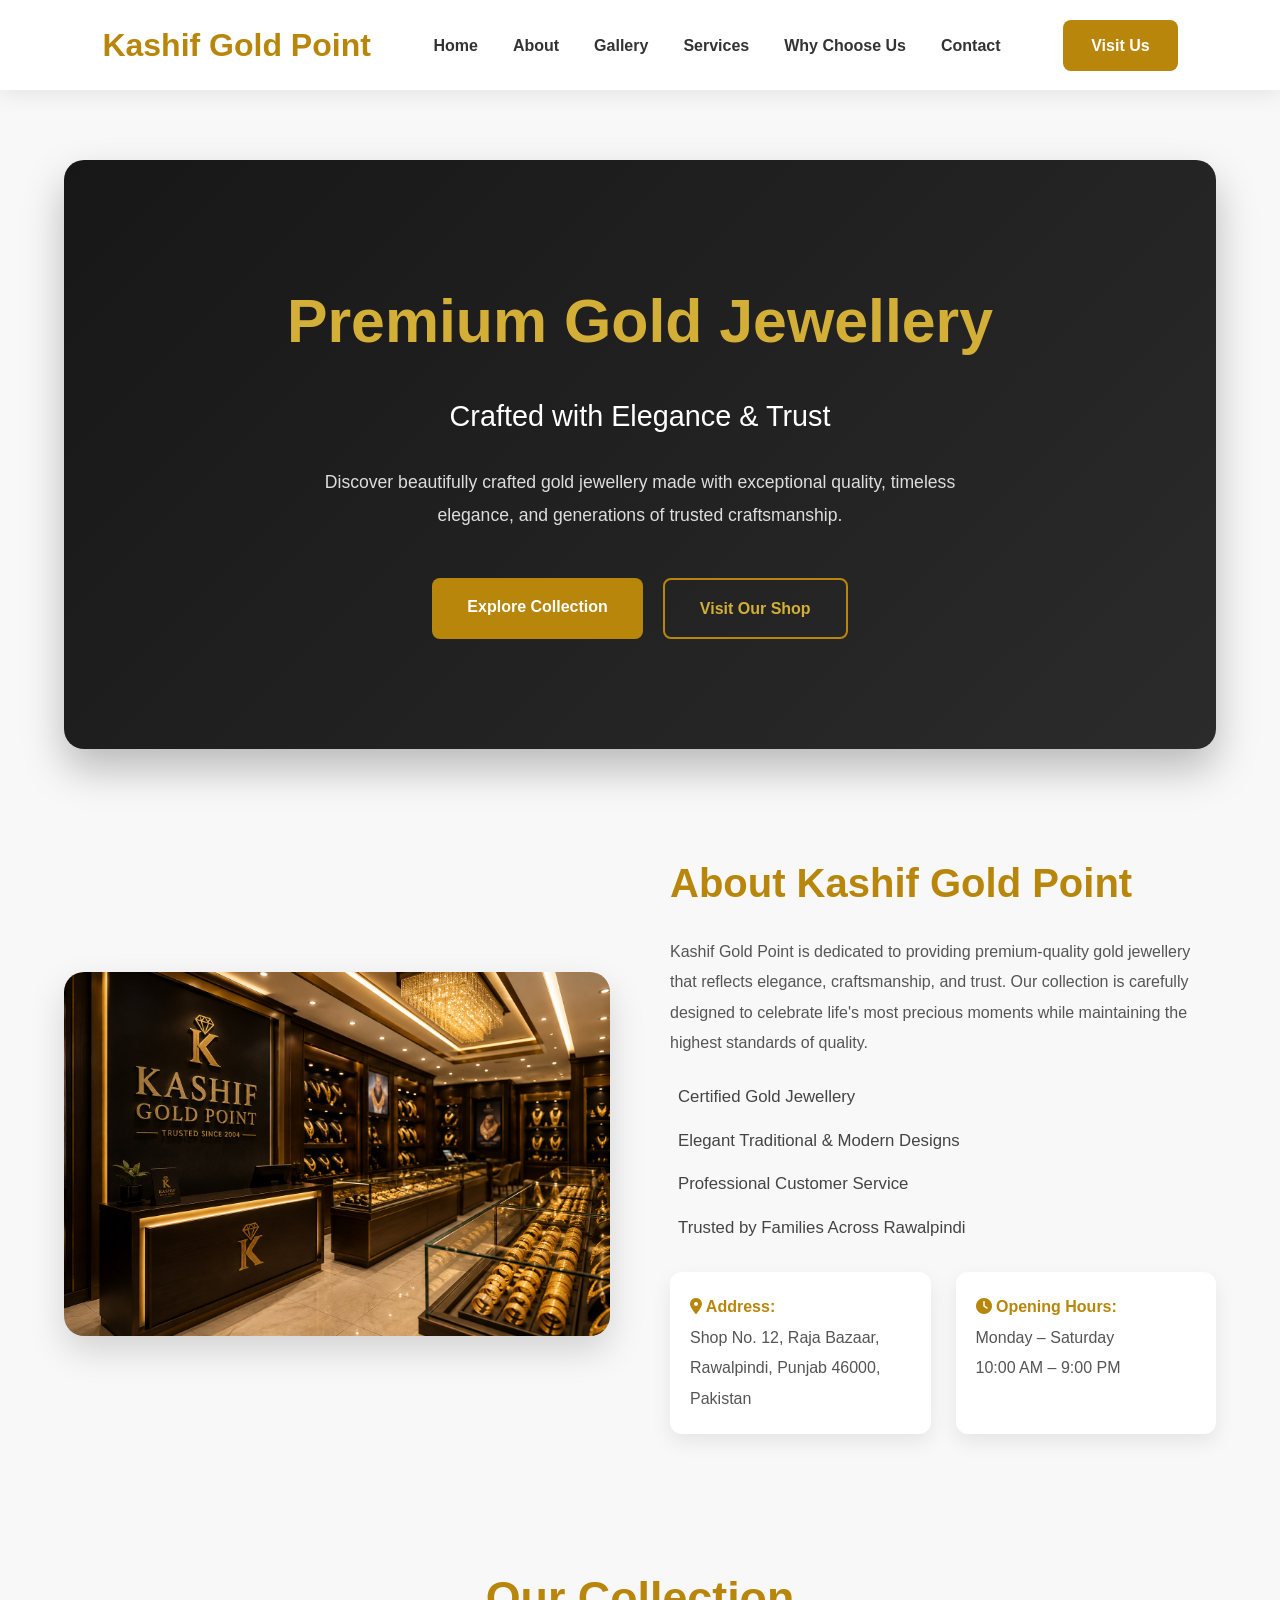
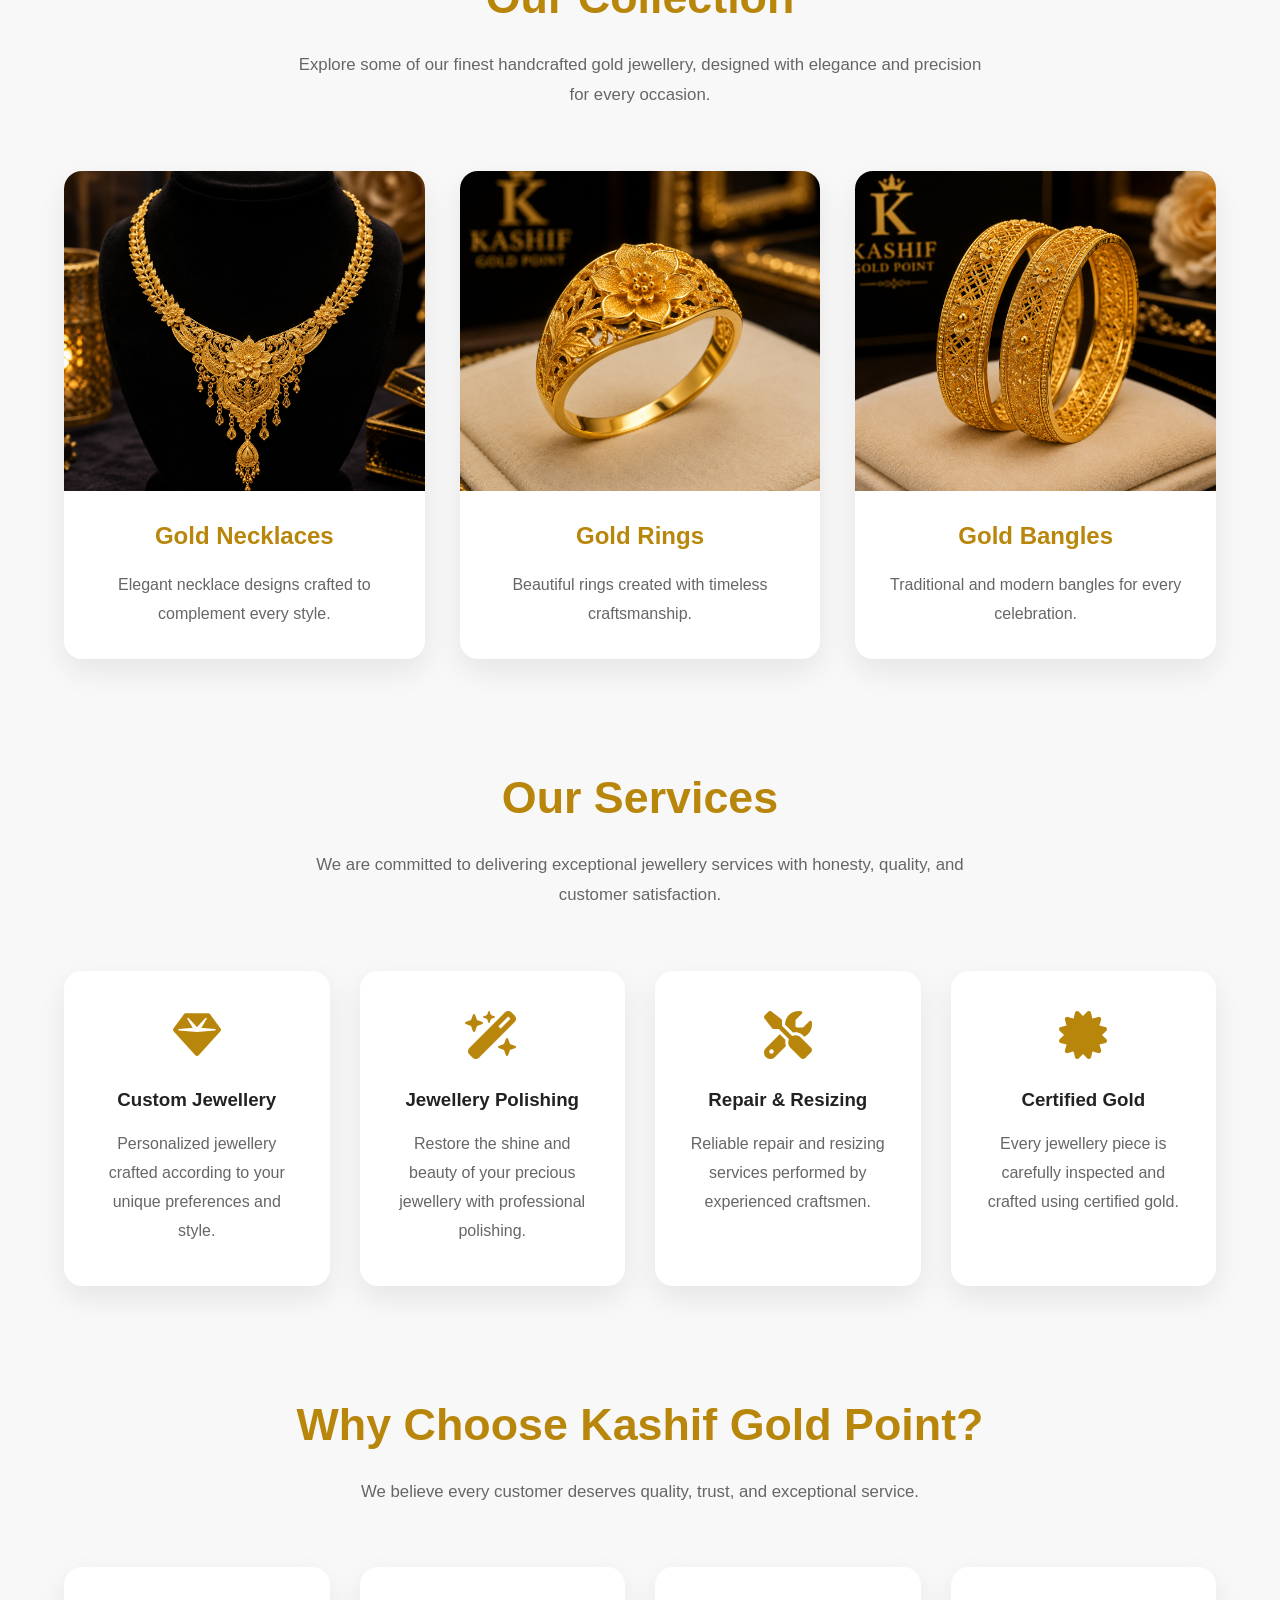
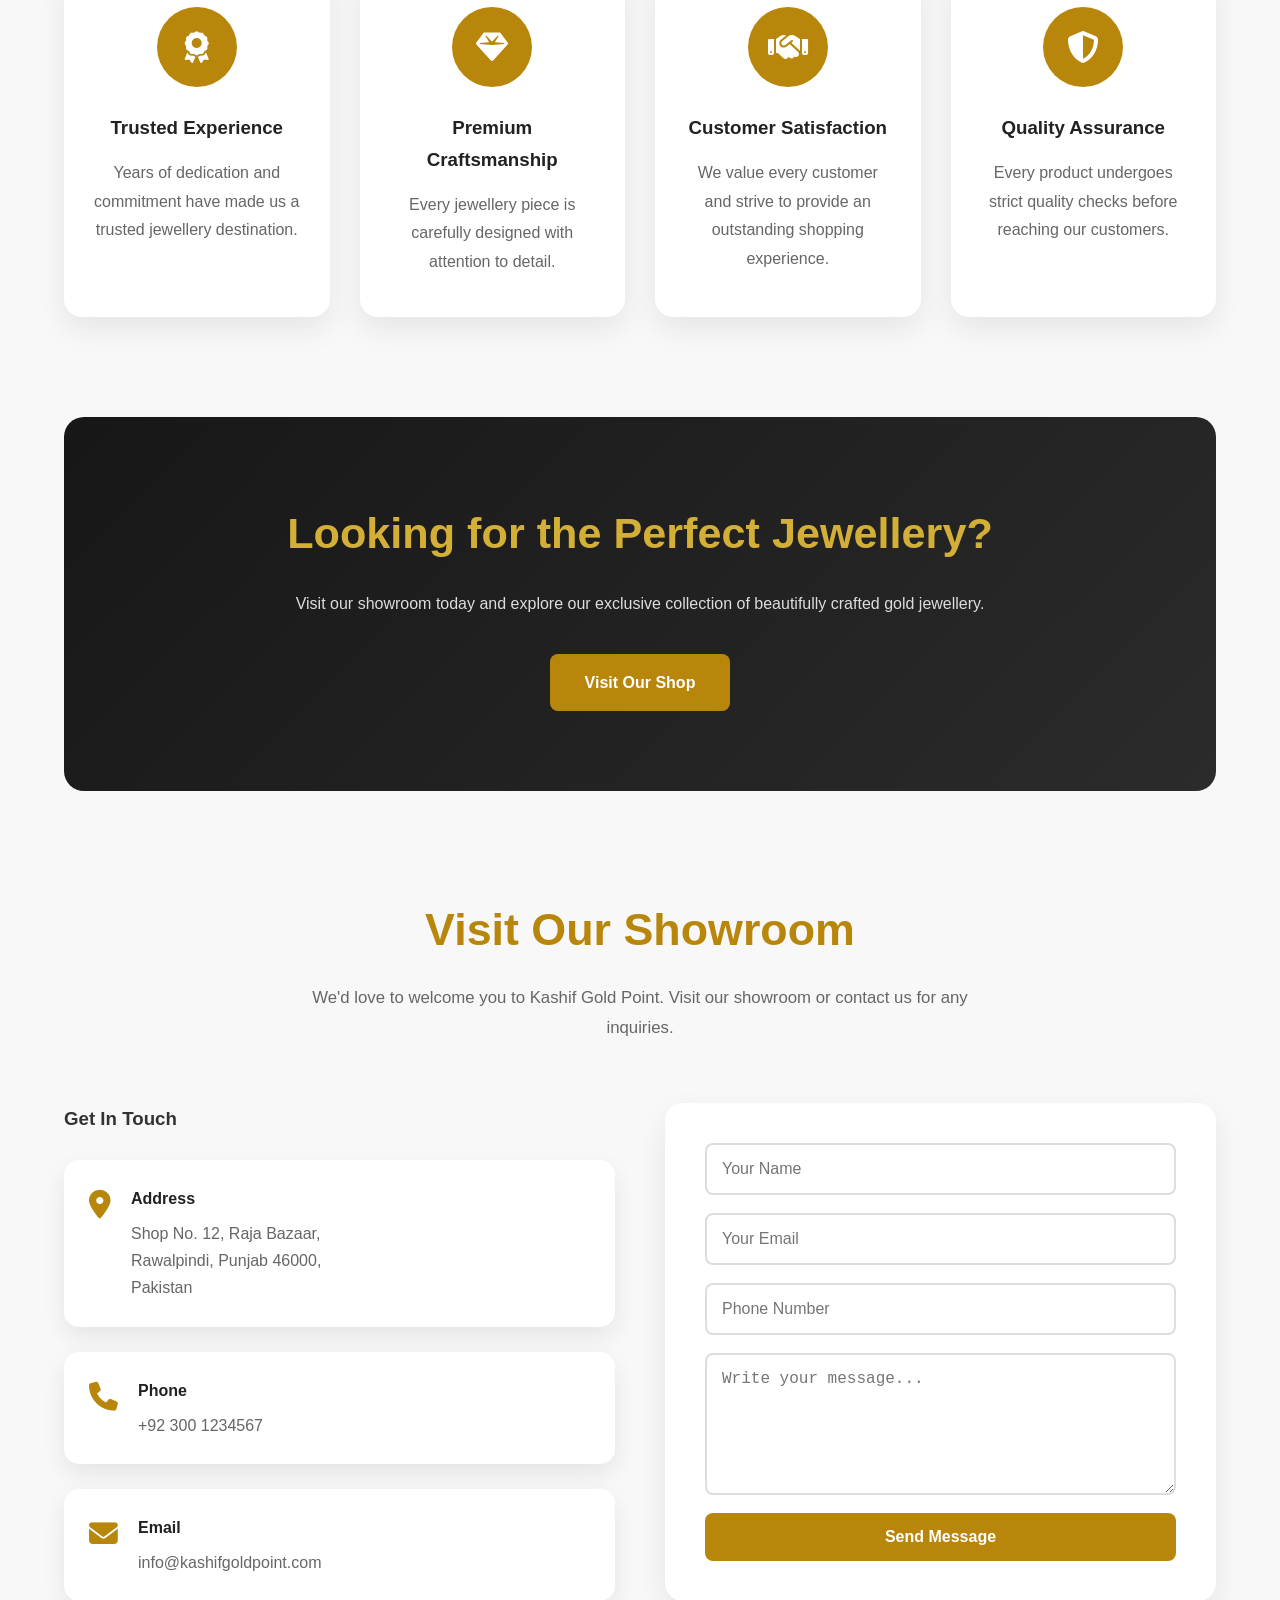
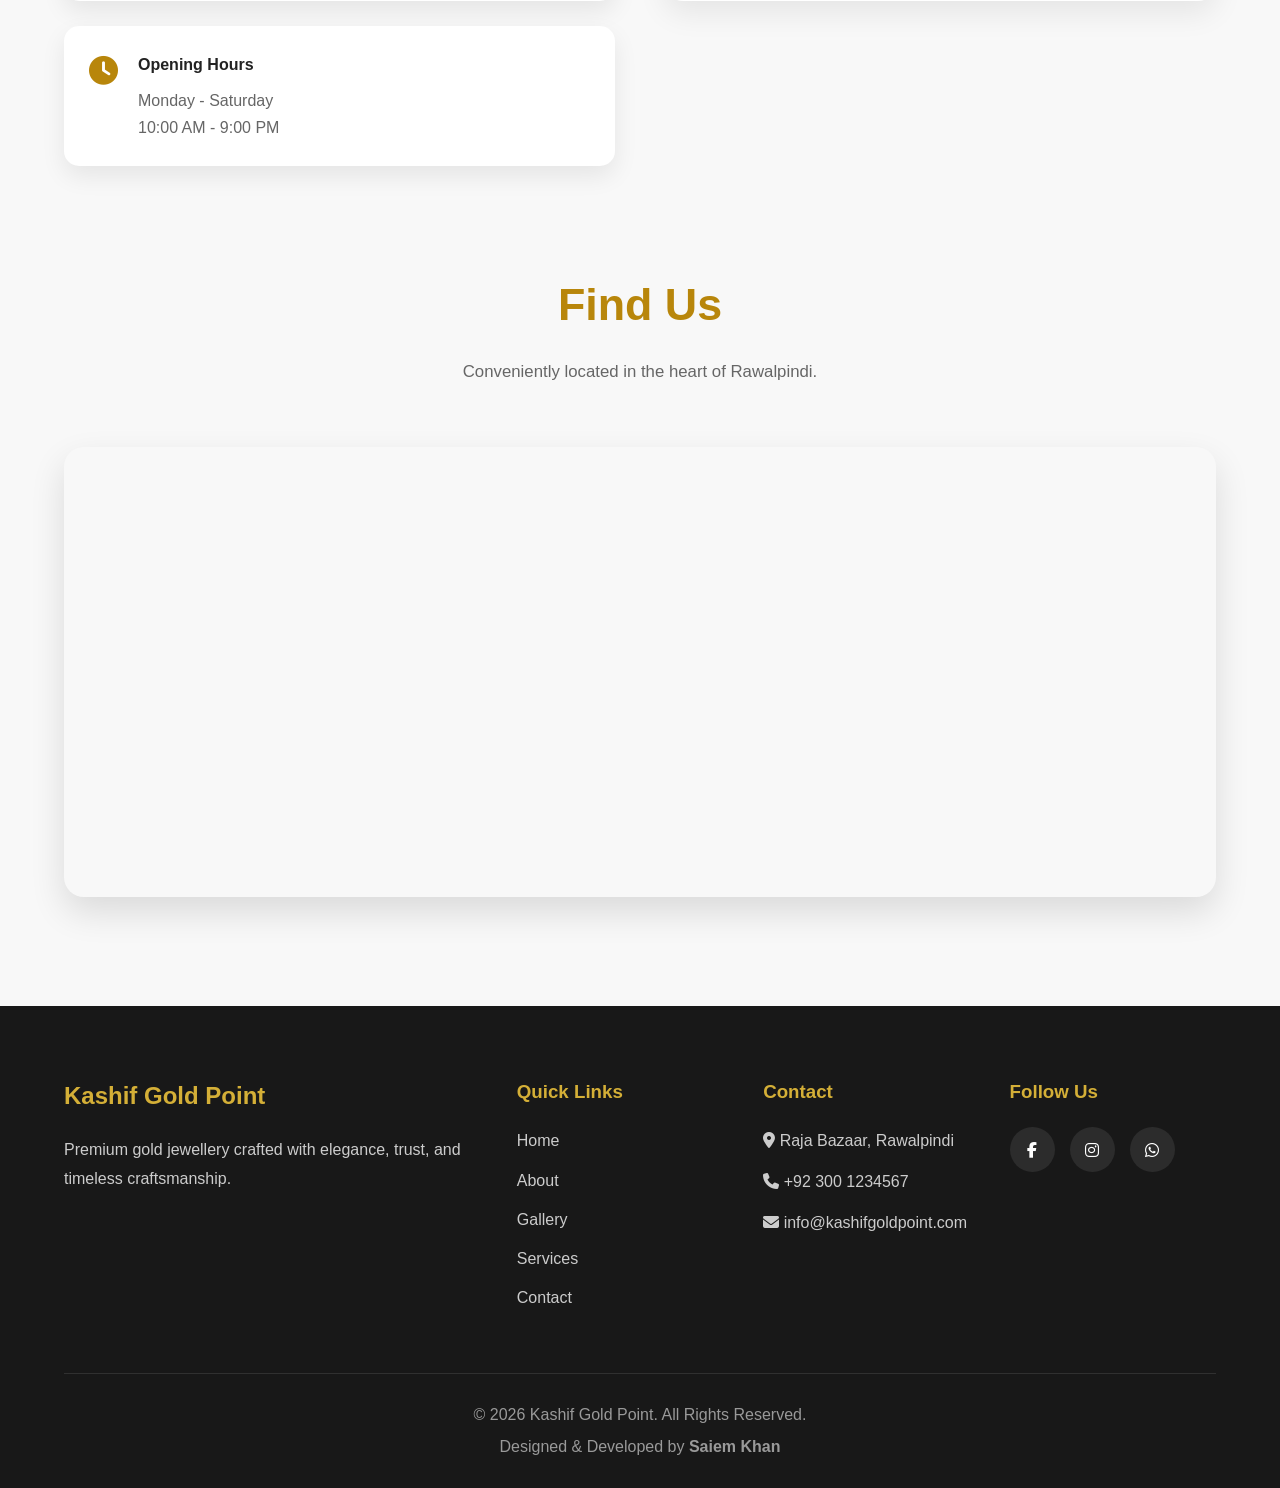
==== Kashif Gold Point/index.html @ cf014573 "Added Project 4" ====
<!DOCTYPE html>
<html lang="en">

<head>
    <meta charset="UTF-8">
    <meta name="viewport" content="width=device-width, initial-scale=1.0">

    <title>Kashif Gold Point | Premium Gold Jewellery</title>

    <meta name="description"
        content="Kashif Gold Point offers premium gold jewellery, elegant craftsmanship, and trusted services in Rawalpindi.">

    <link rel="stylesheet" href="./CSS/style.css">

    <!-- Font Awesome -->
    <link rel="stylesheet"
        href="https://cdnjs.cloudflare.com/ajax/libs/font-awesome/6.7.2/css/all.min.css">
</head>

<body>

    <!-- ================= HEADER ================= -->

    <header>

        <div class="logo">
            <h1>Kashif Gold Point</h1>
        </div>

        <nav>
            <ul class="nav-links">
                <li><a href="#home">Home</a></li>
                <li><a href="#about">About</a></li>
                <li><a href="#gallery">Gallery</a></li>
                <li><a href="#services">Services</a></li>
                <li><a href="#why-us">Why Choose Us</a></li>
                <li><a href="#contact">Contact</a></li>
            </ul>
        </nav>

        <div class="contact-btn">
            <a href="#contact">Visit Us</a>
        </div>

    </header>

    <!-- ================= HERO ================= -->

    <section class="hero" id="home">

        <div class="hero-content">

            <h1>Premium Gold Jewellery</h1>

            <h3>Crafted with Elegance & Trust</h3>

            <p>
                Discover beautifully crafted gold jewellery made with
                exceptional quality, timeless elegance, and generations
                of trusted craftsmanship.
            </p>

            <div class="hero-btn">
                <a href="#gallery">Explore Collection</a>
                <a href="#contact">Visit Our Shop</a>
            </div>

        </div>

    </section>

    <!-- ================= ABOUT ================= -->

    <section class="abt-us" id="about">

        <div class="about-img">
            <img src="./Images/shop-img.png" alt="Kashif Gold Point Showroom">
        </div>

        <div class="about-content">

            <h2>About Kashif Gold Point</h2>

            <p>
                Kashif Gold Point is dedicated to providing premium-quality
                gold jewellery that reflects elegance, craftsmanship, and
                trust. Our collection is carefully designed to celebrate
                life's most precious moments while maintaining the highest
                standards of quality.
            </p>

            <ul>
                <li>Certified Gold Jewellery</li>
                <li>Elegant Traditional & Modern Designs</li>
                <li>Professional Customer Service</li>
                <li>Trusted by Families Across Rawalpindi</li>
            </ul>

            <div class="shop-info">

                <p>
                    <strong><i class="fa-solid fa-location-dot"></i> Address:</strong><br>
                    Shop No. 12, Raja Bazaar,
                    Rawalpindi, Punjab 46000,
                    Pakistan
                </p>

                <p>
                    <strong><i class="fa-solid fa-clock"></i> Opening Hours:</strong><br>
                    Monday – Saturday<br>
                    10:00 AM – 9:00 PM
                </p>

            </div>

        </div>

    </section>

        <!-- ================= GALLERY ================= -->

    <section class="gallery" id="gallery">

        <div class="section-title">
            <h2>Our Collection</h2>

            <p>
                Explore some of our finest handcrafted gold jewellery,
                designed with elegance and precision for every occasion.
            </p>
        </div>

        <div class="gallery-grid">

            <div class="gallery-card">
                <img src="./Images/necklace.png" alt="Gold Necklace">
                <h3>Gold Necklaces</h3>
                <p>
                    Elegant necklace designs crafted to complement every style.
                </p>
            </div>

            <div class="gallery-card">
                <img src="./Images/goldring.png" alt="Gold Ring">
                <h3>Gold Rings</h3>
                <p>
                    Beautiful rings created with timeless craftsmanship.
                </p>
            </div>

            <div class="gallery-card">
                <img src="./Images/bangles.png" alt="Gold Bangles">
                <h3>Gold Bangles</h3>
                <p>
                    Traditional and modern bangles for every celebration.
                </p>
            </div>

        </div>

    </section>

    <!-- ================= SERVICES ================= -->

    <section class="services" id="services">

        <div class="section-title">

            <h2>Our Services</h2>

            <p>
                We are committed to delivering exceptional jewellery services
                with honesty, quality, and customer satisfaction.
            </p>

        </div>

        <div class="services-grid">

            <div class="service-card">
                <i class="fa-solid fa-gem"></i>

                <h3>Custom Jewellery</h3>

                <p>
                    Personalized jewellery crafted according to your
                    unique preferences and style.
                </p>

            </div>

            <div class="service-card">
                <i class="fa-solid fa-wand-magic-sparkles"></i>

                <h3>Jewellery Polishing</h3>

                <p>
                    Restore the shine and beauty of your precious jewellery
                    with professional polishing.
                </p>

            </div>

            <div class="service-card">
                <i class="fa-solid fa-screwdriver-wrench"></i>

                <h3>Repair & Resizing</h3>

                <p>
                    Reliable repair and resizing services performed by
                    experienced craftsmen.
                </p>

            </div>

            <div class="service-card">
                <i class="fa-solid fa-certificate"></i>

                <h3>Certified Gold</h3>

                <p>
                    Every jewellery piece is carefully inspected and
                    crafted using certified gold.
                </p>

            </div>

        </div>

    </section>

    <!-- ================= WHY CHOOSE US ================= -->

    <section class="why-us" id="why-us">

        <div class="section-title">

            <h2>Why Choose Kashif Gold Point?</h2>

            <p>
                We believe every customer deserves quality, trust,
                and exceptional service.
            </p>

        </div>

        <div class="why-grid">

            <div class="why-card">

                <div class="why-icon">
                    <i class="fa-solid fa-award"></i>
                </div>

                <h3>Trusted Experience</h3>

                <p>
                    Years of dedication and commitment have made us
                    a trusted jewellery destination.
                </p>

            </div>

            <div class="why-card">

                <div class="why-icon">
                    <i class="fa-solid fa-gem"></i>
                </div>

                <h3>Premium Craftsmanship</h3>

                <p>
                    Every jewellery piece is carefully designed
                    with attention to detail.
                </p>

            </div>

            <div class="why-card">

                <div class="why-icon">
                    <i class="fa-solid fa-handshake"></i>
                </div>

                <h3>Customer Satisfaction</h3>

                <p>
                    We value every customer and strive to provide
                    an outstanding shopping experience.
                </p>

            </div>

            <div class="why-card">

                <div class="why-icon">
                    <i class="fa-solid fa-shield-halved"></i>
                </div>

                <h3>Quality Assurance</h3>

                <p>
                    Every product undergoes strict quality checks
                    before reaching our customers.
                </p>

            </div>

        </div>

    </section>

    <!-- ================= CALL TO ACTION ================= -->

    <section class="cta">

        <h2>Looking for the Perfect Jewellery?</h2>

        <p>
            Visit our showroom today and explore our exclusive
            collection of beautifully crafted gold jewellery.
        </p>

        <a href="#contact">Visit Our Shop</a>

    </section>

        <!-- ================= CONTACT ================= -->

    <section class="contact" id="contact">

        <div class="section-title">

            <h2>Visit Our Showroom</h2>

            <p>
                We'd love to welcome you to Kashif Gold Point.
                Visit our showroom or contact us for any inquiries.
            </p>

        </div>

        <div class="contact-container">

            <!-- Contact Information -->

            <div class="contact-info">

                <h3>Get In Touch</h3>

                <div class="info-box">
                    <i class="fa-solid fa-location-dot"></i>

                    <div>
                        <h4>Address</h4>
                        <p>
                            Shop No. 12, Raja Bazaar,<br>
                            Rawalpindi, Punjab 46000,<br>
                            Pakistan
                        </p>
                    </div>
                </div>

                <div class="info-box">
                    <i class="fa-solid fa-phone"></i>

                    <div>
                        <h4>Phone</h4>
                        <p>+92 300 1234567</p>
                    </div>
                </div>

                <div class="info-box">
                    <i class="fa-solid fa-envelope"></i>

                    <div>
                        <h4>Email</h4>
                        <p>info@kashifgoldpoint.com</p>
                    </div>
                </div>

                <div class="info-box">
                    <i class="fa-solid fa-clock"></i>

                    <div>
                        <h4>Opening Hours</h4>
                        <p>
                            Monday - Saturday<br>
                            10:00 AM - 9:00 PM
                        </p>
                    </div>
                </div>

            </div>

            <!-- Contact Form -->

            <div class="contact-form">

                <form>

                    <input
                        type="text"
                        placeholder="Your Name"
                        required>

                    <input
                        type="email"
                        placeholder="Your Email"
                        required>

                    <input
                        type="tel"
                        placeholder="Phone Number"
                        required>

                    <textarea
                        rows="6"
                        placeholder="Write your message..."
                        required></textarea>

                    <button type="submit">
                        Send Message
                    </button>

                </form>

            </div>

        </div>

    </section>

    <!-- ================= MAP ================= -->

    <section class="map-section">

        <div class="section-title">

            <h2>Find Us</h2>

            <p>
                Conveniently located in the heart of Rawalpindi.
            </p>

        </div>

        <div class="map">

            <!-- Replace with your own Google Maps embed -->

            <iframe
                src="https://www.google.com/maps?q=Raja+Bazaar+Rawalpindi&output=embed"
                loading="lazy"
                allowfullscreen>
            </iframe>

        </div>

    </section>

    <!-- ================= FOOTER ================= -->

    <footer>

        <div class="footer-container">

            <!-- Company -->

            <div class="footer-column">

                <h2>Kashif Gold Point</h2>

                <p>
                    Premium gold jewellery crafted with elegance,
                    trust, and timeless craftsmanship.
                </p>

            </div>

            <!-- Links -->

            <div class="footer-column">

                <h3>Quick Links</h3>

                <ul>

                    <li><a href="#home">Home</a></li>

                    <li><a href="#about">About</a></li>

                    <li><a href="#gallery">Gallery</a></li>

                    <li><a href="#services">Services</a></li>

                    <li><a href="#contact">Contact</a></li>

                </ul>

            </div>

            <!-- Contact -->

            <div class="footer-column">

                <h3>Contact</h3>

                <p>
                    <i class="fa-solid fa-location-dot"></i>
                    Raja Bazaar, Rawalpindi
                </p>

                <p>
                    <i class="fa-solid fa-phone"></i>
                    +92 300 1234567
                </p>

                <p>
                    <i class="fa-solid fa-envelope"></i>
                    info@kashifgoldpoint.com
                </p>

            </div>

            <!-- Social -->

            <div class="footer-column">

                <h3>Follow Us</h3>

                <div class="social-links">

                    <a href="#">
                        <i class="fa-brands fa-facebook-f"></i>
                    </a>

                    <a href="#">
                        <i class="fa-brands fa-instagram"></i>
                    </a>

                    <a href="#">
                        <i class="fa-brands fa-whatsapp"></i>
                    </a>

                </div>

            </div>

        </div>

        <hr>

        <div class="footer-bottom">

            <p>
                © 2026 Kashif Gold Point. All Rights Reserved.
            </p>

            <p>
                Designed & Developed by <strong>Saiem Khan</strong>
            </p>

        </div>

    </footer>

</body>

</html>
---- Kashif Gold Point/CSS/style.css ----
/* ==========================================
            RESET
========================================== */

*{
    margin:0;
    padding:0;
    box-sizing:border-box;
}

html{
    scroll-behavior:smooth;
}

body{
    font-family:'Segoe UI', Tahoma, Geneva, Verdana, sans-serif;
    background:#f8f8f8;
    color:#333;
    line-height:1.7;
}

img{
    width:100%;
    display:block;
}

a{
    text-decoration:none;
}

ul{
    list-style:none;
}


/* ==========================================
            HEADER
========================================== */

header{

    width:100%;

    position:sticky;
    top:0;
    z-index:1000;

    background:#ffffff;

    display:flex;
    justify-content:space-between;
    align-items:center;

    padding:18px 8%;

    box-shadow:0 5px 20px rgba(0,0,0,.08);
}

.logo h1{

    color:#B8860B;

    font-size:2rem;

    cursor:pointer;
}


/* ==========================================
            NAVIGATION
========================================== */

.nav-links{

    display:flex;

    gap:35px;
}

.nav-links a{

    color:#333;

    font-size:1rem;

    font-weight:600;

    transition:.3s;
}

.nav-links a:hover{

    color:#B8860B;
}

.contact-btn a{

    display:inline-block;

    padding:12px 28px;

    background:#B8860B;

    color:white;

    border-radius:8px;

    font-weight:600;

    transition:.3s;
}

.contact-btn a:hover{

    background:#9c7108;

    transform:translateY(-3px);
}


/* ==========================================
            HERO
========================================== */

.hero{

    width:90%;
    max-width:1300px;

    margin:70px auto;

    background:linear-gradient(135deg,#171717,#2b2b2b);

    border-radius:20px;

    padding:110px 80px;

    text-align:center;

    color:white;

    box-shadow:0 20px 40px rgba(0,0,0,.25);
}

.hero-content h1{

    font-size:3.8rem;

    color:#D4AF37;

    margin-bottom:18px;
}

.hero-content h3{

    font-size:1.8rem;

    font-weight:500;

    margin-bottom:25px;
}

.hero-content p{

    max-width:700px;

    margin:0 auto 45px;

    color:#dddddd;

    font-size:1.1rem;

    line-height:1.9;
}


/* ==========================================
            HERO BUTTONS
========================================== */

.hero-btn{

    display:flex;

    justify-content:center;

    gap:20px;

    flex-wrap:wrap;
}

.hero-btn a{

    padding:15px 35px;

    border-radius:8px;

    font-weight:600;

    transition:.3s;
}

/* Primary Button */

.hero-btn a:first-child{

    background:#B8860B;

    color:white;
}

.hero-btn a:first-child:hover{

    background:#9c7108;

    transform:translateY(-4px);
}

/* Secondary Button */

.hero-btn a:last-child{

    border:2px solid #B8860B;

    color:#D4AF37;
}

.hero-btn a:last-child:hover{

    background:#B8860B;

    color:white;

    transform:translateY(-4px);
}

/* ==========================================
            SECTION TITLE
========================================== */

.section-title{

    text-align:center;

    margin-bottom:60px;
}

.section-title h2{

    font-size:2.8rem;

    color:#B8860B;

    margin-bottom:15px;
}

.section-title p{

    max-width:700px;

    margin:auto;

    color:#666;

    font-size:1.05rem;

    line-height:1.8;
}


/* ==========================================
            ABOUT SECTION
========================================== */

.abt-us{

    width:90%;
    max-width:1300px;

    margin:100px auto;

    display:grid;

    grid-template-columns:repeat(2,1fr);

    gap:60px;

    align-items:center;
}

.about-img img{

    border-radius:20px;

    box-shadow:0 15px 35px rgba(0,0,0,.15);
}

.about-content h2{

    font-size:2.5rem;

    color:#B8860B;

    margin-bottom:20px;
}

.about-content p{

    color:#555;

    margin-bottom:25px;

    line-height:1.9;
}

.about-content ul{

    margin-bottom:30px;
}

.about-content ul li{

    margin-bottom:15px;

    font-size:1.05rem;

    color:#444;

    padding-left:8px;
}

.shop-info{

    display:grid;

    grid-template-columns:repeat(2,1fr);

    gap:25px;

    margin-top:30px;
}

.shop-info p{

    background:#ffffff;

    padding:20px;

    border-radius:12px;

    box-shadow:0 8px 20px rgba(0,0,0,.08);

    color:#555;
}

.shop-info strong{

    color:#B8860B;
}


/* ==========================================
            GALLERY
========================================== */

.gallery{

    width:90%;
    max-width:1300px;

    margin:100px auto;
}

.gallery-grid{

    display:grid;

    grid-template-columns:repeat(3,1fr);

    gap:35px;
}

.gallery-card{

    background:white;

    border-radius:18px;

    overflow:hidden;

    text-align:center;

    box-shadow:0 12px 30px rgba(0,0,0,.08);

    transition:.35s;
}

.gallery-card:hover{

    transform:translateY(-10px);

    box-shadow:0 18px 40px rgba(0,0,0,.15);
}

.gallery-card img{

    width:100%;

    height:320px;

    object-fit:cover;
}

.gallery-card h3{

    color:#B8860B;

    font-size:1.5rem;

    margin:25px 0 15px;
}

.gallery-card p{

    color:#666;

    padding:0 25px 30px;

    line-height:1.8;
}

/* ==========================================
            SERVICES
========================================== */

.services{

    width:90%;
    max-width:1300px;

    margin:100px auto;
}

.services-grid{

    display:grid;

    grid-template-columns:repeat(4,1fr);

    gap:30px;
}

.service-card{

    background:#fff;

    padding:40px 30px;

    text-align:center;

    border-radius:18px;

    box-shadow:0 12px 30px rgba(0,0,0,.08);

    transition:.35s;
}

.service-card:hover{

    transform:translateY(-10px);

    box-shadow:0 20px 40px rgba(0,0,0,.15);
}

.service-card i{

    font-size:3rem;

    color:#B8860B;

    margin-bottom:25px;
}

.service-card h3{

    margin-bottom:15px;

    color:#222;
}

.service-card p{

    color:#666;

    line-height:1.8;
}


/* ==========================================
            WHY CHOOSE US
========================================== */

.why-us{

    width:90%;
    max-width:1300px;

    margin:100px auto;
}

.why-grid{

    display:grid;

    grid-template-columns:repeat(4,1fr);

    gap:30px;
}

.why-card{

    background:#fff;

    padding:40px 30px;

    border-radius:18px;

    text-align:center;

    box-shadow:0 12px 30px rgba(0,0,0,.08);

    transition:.35s;
}

.why-card:hover{

    transform:translateY(-10px);

    box-shadow:0 20px 40px rgba(0,0,0,.15);
}

.why-icon{

    width:80px;
    height:80px;

    margin:0 auto 25px;

    border-radius:50%;

    background:#B8860B;

    display:flex;

    justify-content:center;

    align-items:center;
}

.why-icon i{

    color:white;

    font-size:2rem;
}

.why-card h3{

    margin-bottom:15px;

    color:#222;
}

.why-card p{

    color:#666;

    line-height:1.8;
}


/* ==========================================
            CTA
========================================== */

.cta{

    width:90%;
    max-width:1300px;

    margin:100px auto;

    padding:80px;

    border-radius:20px;

    text-align:center;

    background:linear-gradient(135deg,#171717,#2b2b2b);

    color:white;
}

.cta h2{

    font-size:2.7rem;

    color:#D4AF37;

    margin-bottom:20px;
}

.cta p{

    max-width:700px;

    margin:0 auto 35px;

    color:#ddd;

    line-height:1.8;
}

.cta a{

    display:inline-block;

    background:#B8860B;

    color:white;

    padding:15px 35px;

    border-radius:8px;

    font-weight:600;

    transition:.3s;
}

.cta a:hover{

    background:#9c7108;

    transform:translateY(-4px);
}


/* ==========================================
            CONTACT
========================================== */

.contact{

    width:90%;
    max-width:1300px;

    margin:100px auto;
}

.contact-container{

    display:grid;

    grid-template-columns:1fr 1fr;

    gap:50px;
}

.contact-info{

    display:flex;

    flex-direction:column;

    gap:25px;
}

.info-box{

    display:flex;

    gap:20px;

    background:#fff;

    padding:25px;

    border-radius:15px;

    box-shadow:0 10px 25px rgba(0,0,0,.08);
}

.info-box i{

    color:#B8860B;

    font-size:1.8rem;

    margin-top:5px;
}

.info-box h4{

    margin-bottom:8px;

    color:#222;
}

.info-box p{

    color:#666;

    line-height:1.7;
}


/* FORM */

.contact-form form{

    background:#fff;

    padding:40px;

    border-radius:18px;

    box-shadow:0 12px 30px rgba(0,0,0,.08);

    display:flex;

    flex-direction:column;

    gap:18px;
}

.contact-form input,
.contact-form textarea{

    width:100%;

    padding:15px;

    border:2px solid #ddd;

    border-radius:8px;

    font-size:1rem;

    outline:none;

    transition:.3s;
}

.contact-form input:focus,
.contact-form textarea:focus{

    border-color:#B8860B;
}

.contact-form button{

    padding:15px;

    border:none;

    border-radius:8px;

    background:#B8860B;

    color:white;

    cursor:pointer;

    font-size:1rem;

    font-weight:600;

    transition:.3s;
}

.contact-form button:hover{

    background:#9c7108;
}


/* ==========================================
            MAP
========================================== */

.map-section{

    width:90%;
    max-width:1300px;

    margin:100px auto;
}

.map iframe{

    width:100%;

    height:450px;

    border:none;

    border-radius:20px;

    box-shadow:0 15px 35px rgba(0,0,0,.12);
}


/* ==========================================
            FOOTER
========================================== */

footer{

    background:#181818;

    color:white;

    margin-top:100px;

    padding:70px 0 25px;
}

.footer-container{

    width:90%;
    max-width:1300px;

    margin:auto;

    display:grid;

    grid-template-columns:2fr 1fr 1fr 1fr;

    gap:40px;
}

.footer-column h2,
.footer-column h3{

    color:#D4AF37;

    margin-bottom:20px;
}

.footer-column p{

    color:#ccc;

    line-height:1.8;

    margin-bottom:12px;
}

.footer-column ul li{

    margin-bottom:12px;
}

.footer-column ul li a{

    color:#ccc;

    transition:.3s;
}

.footer-column ul li a:hover{

    color:#D4AF37;
}

.social-links{

    display:flex;

    gap:15px;
}

.social-links a{

    width:45px;
    height:45px;

    display:flex;

    justify-content:center;

    align-items:center;

    border-radius:50%;

    background:#2c2c2c;

    color:white;

    transition:.3s;
}

.social-links a:hover{

    background:#B8860B;

    transform:translateY(-5px);
}

footer hr{

    margin:50px auto 25px;

    width:90%;

    border:none;

    border-top:1px solid rgba(255,255,255,.1);
}

.footer-bottom{

    text-align:center;

    color:#999;

    line-height:2;
}


/* ==========================================
            RESPONSIVE
========================================== */

@media(max-width:992px){

.hero{

    padding:80px 50px;
}

.abt-us,
.contact-container{

    grid-template-columns:1fr;
}

.shop-info{

    grid-template-columns:1fr;
}

.gallery-grid{

    grid-template-columns:repeat(2,1fr);
}

.services-grid,
.why-grid{

    grid-template-columns:repeat(2,1fr);
}

.footer-container{

    grid-template-columns:repeat(2,1fr);
}

}

@media(max-width:768px){

header{

    flex-direction:column;

    gap:20px;
}

.nav-links{

    flex-wrap:wrap;

    justify-content:center;

    gap:20px;
}

.hero{

    padding:60px 30px;
}

.hero-content h1{

    font-size:2.8rem;
}

.hero-content h3{

    font-size:1.5rem;
}

.hero-btn{

    flex-direction:column;

    align-items:center;
}

.gallery-grid,
.services-grid,
.why-grid,
.footer-container{

    grid-template-columns:1fr;
}

.shop-info{

    grid-template-columns:1fr;
}

.cta{

    padding:60px 30px;
}

.cta h2{

    font-size:2rem;
}

.contact-form form{

    padding:30px;
}

}

@media(max-width:480px){

.hero-content h1{

    font-size:2.2rem;
}

.section-title h2{

    font-size:2rem;
}

.logo h1{

    font-size:1.6rem;
}

}
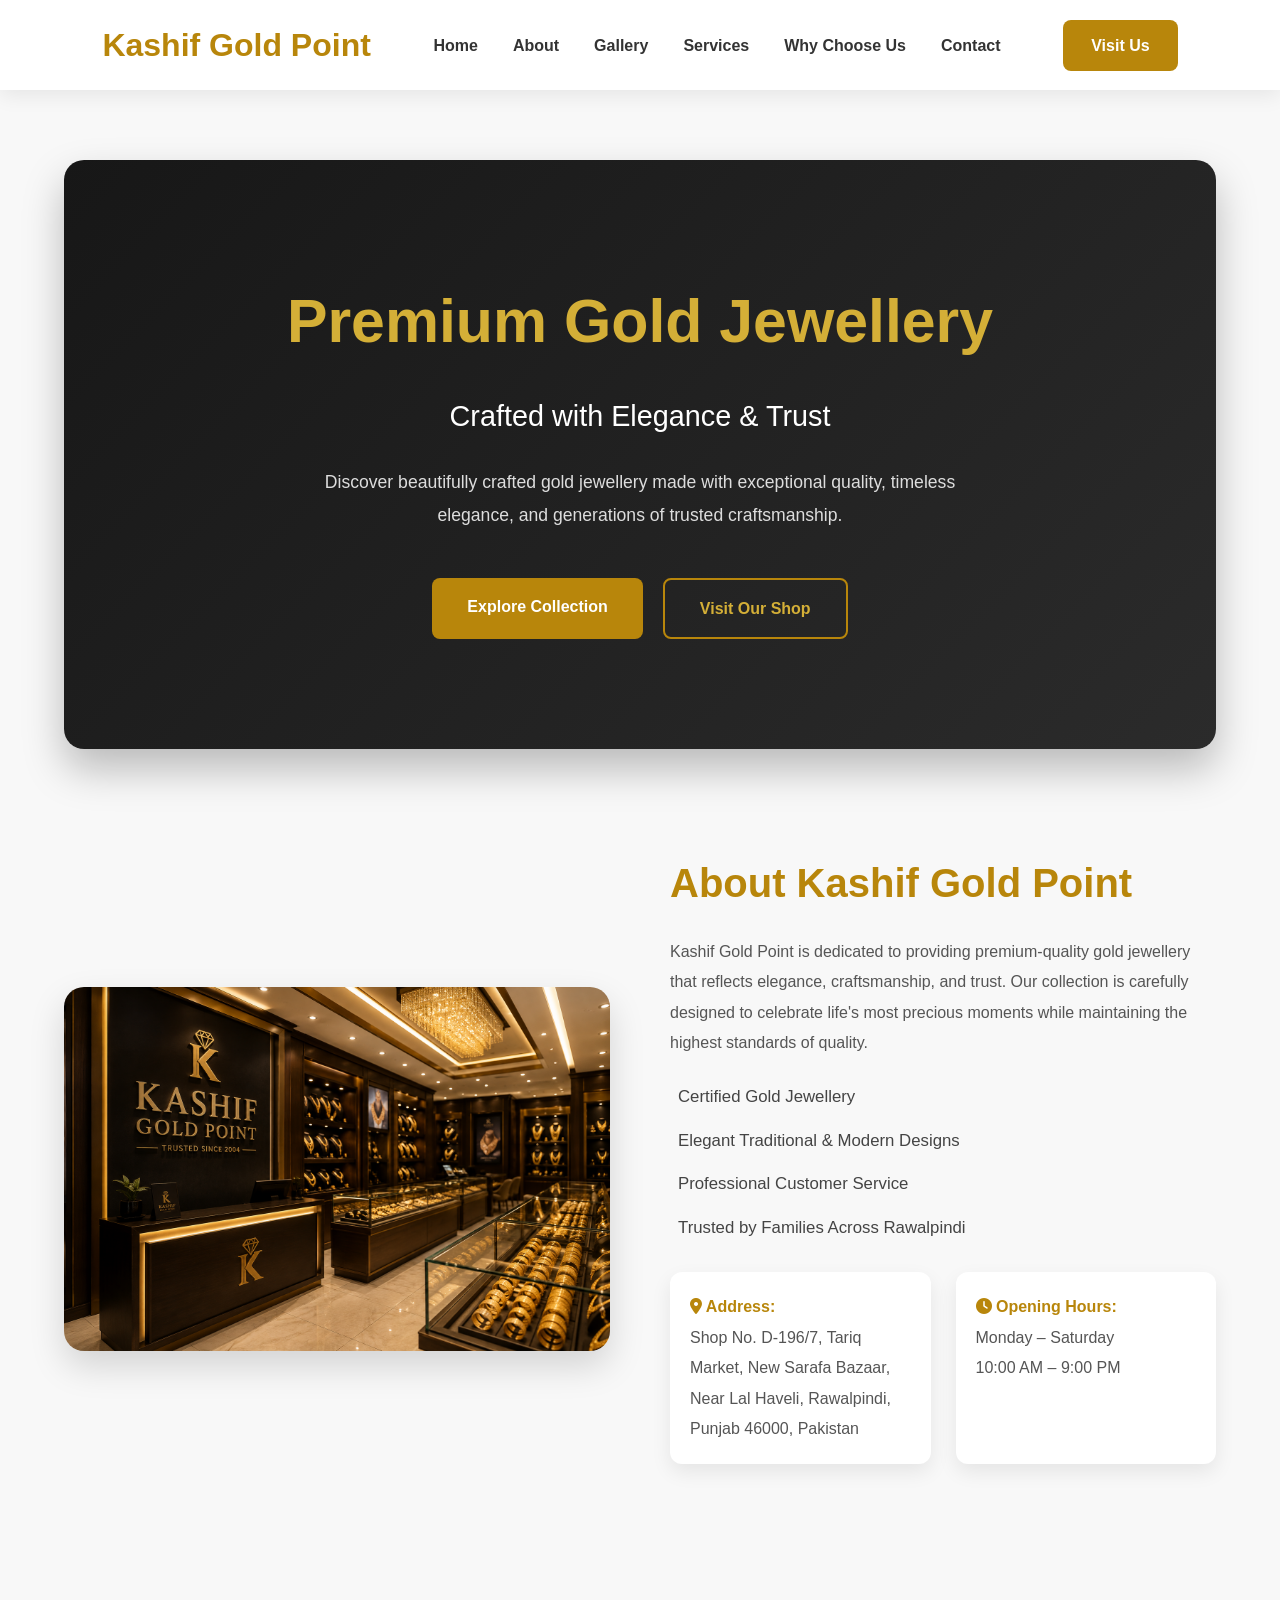
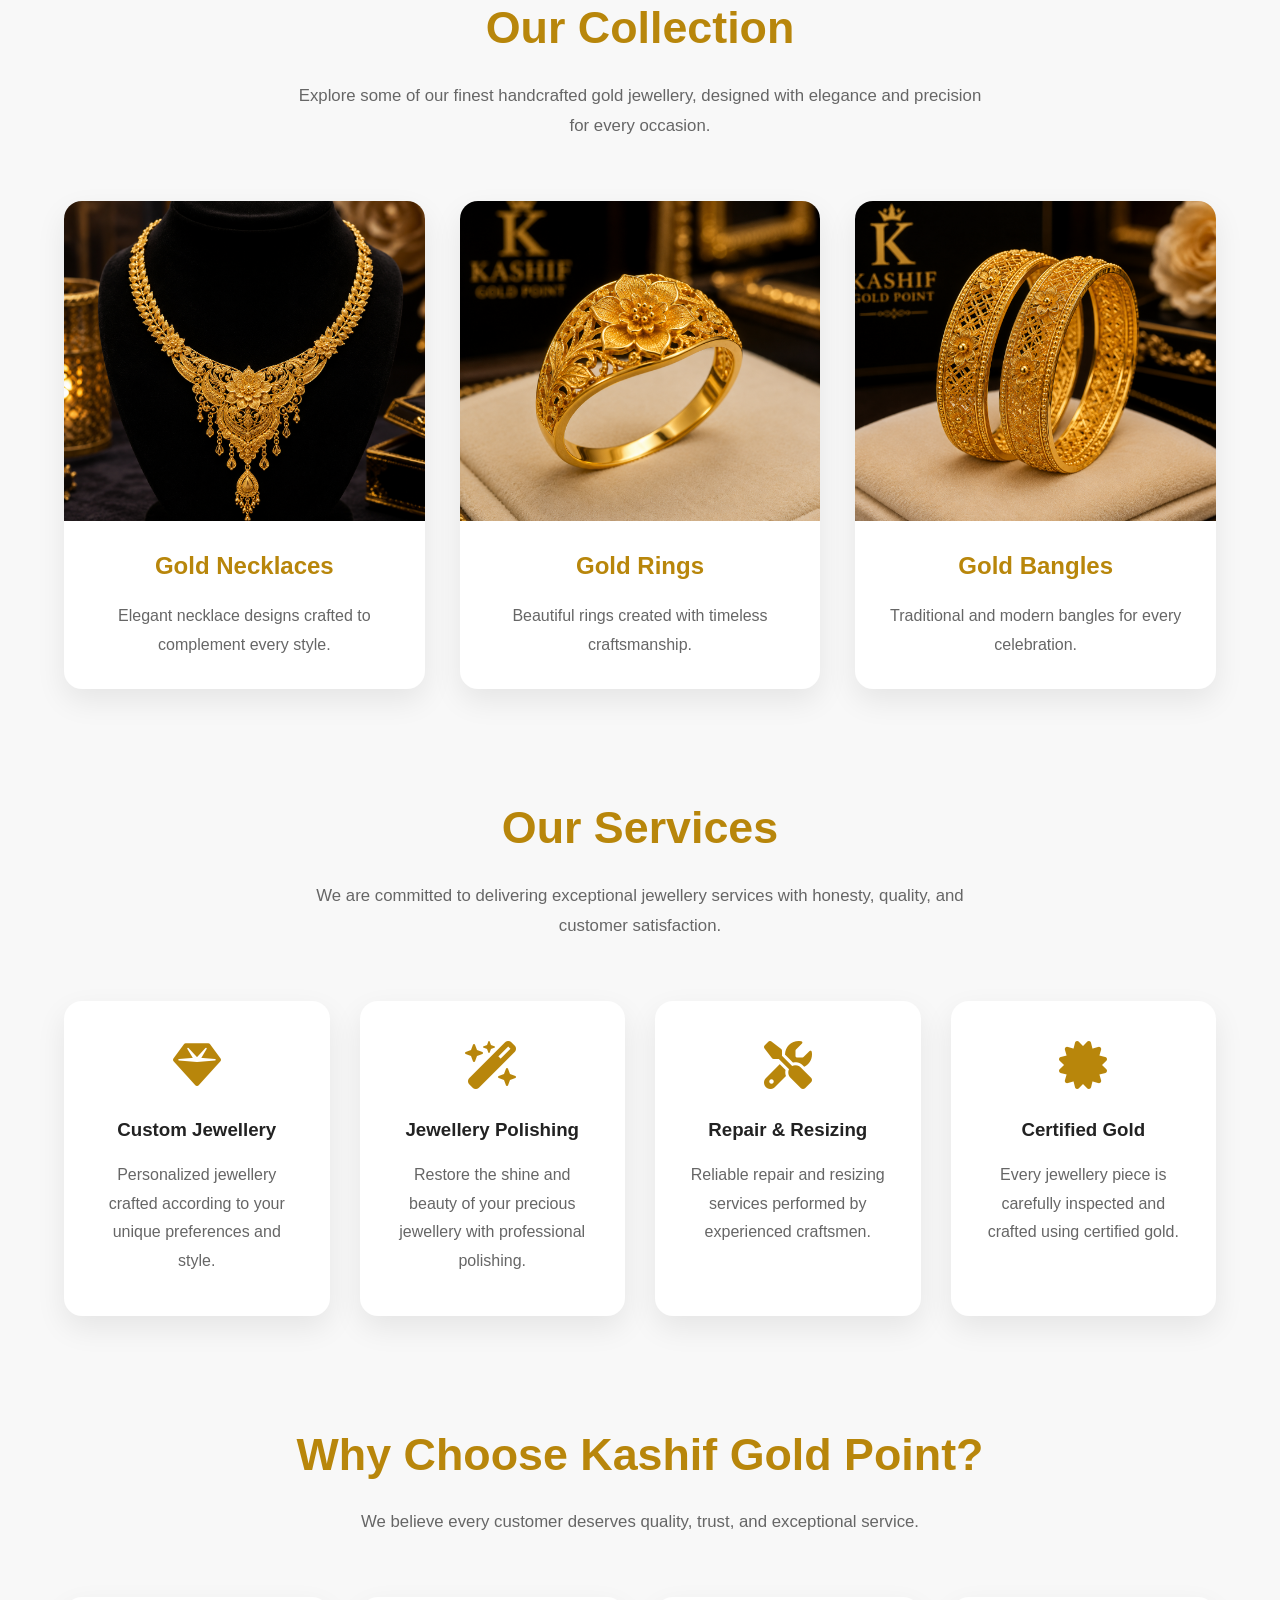
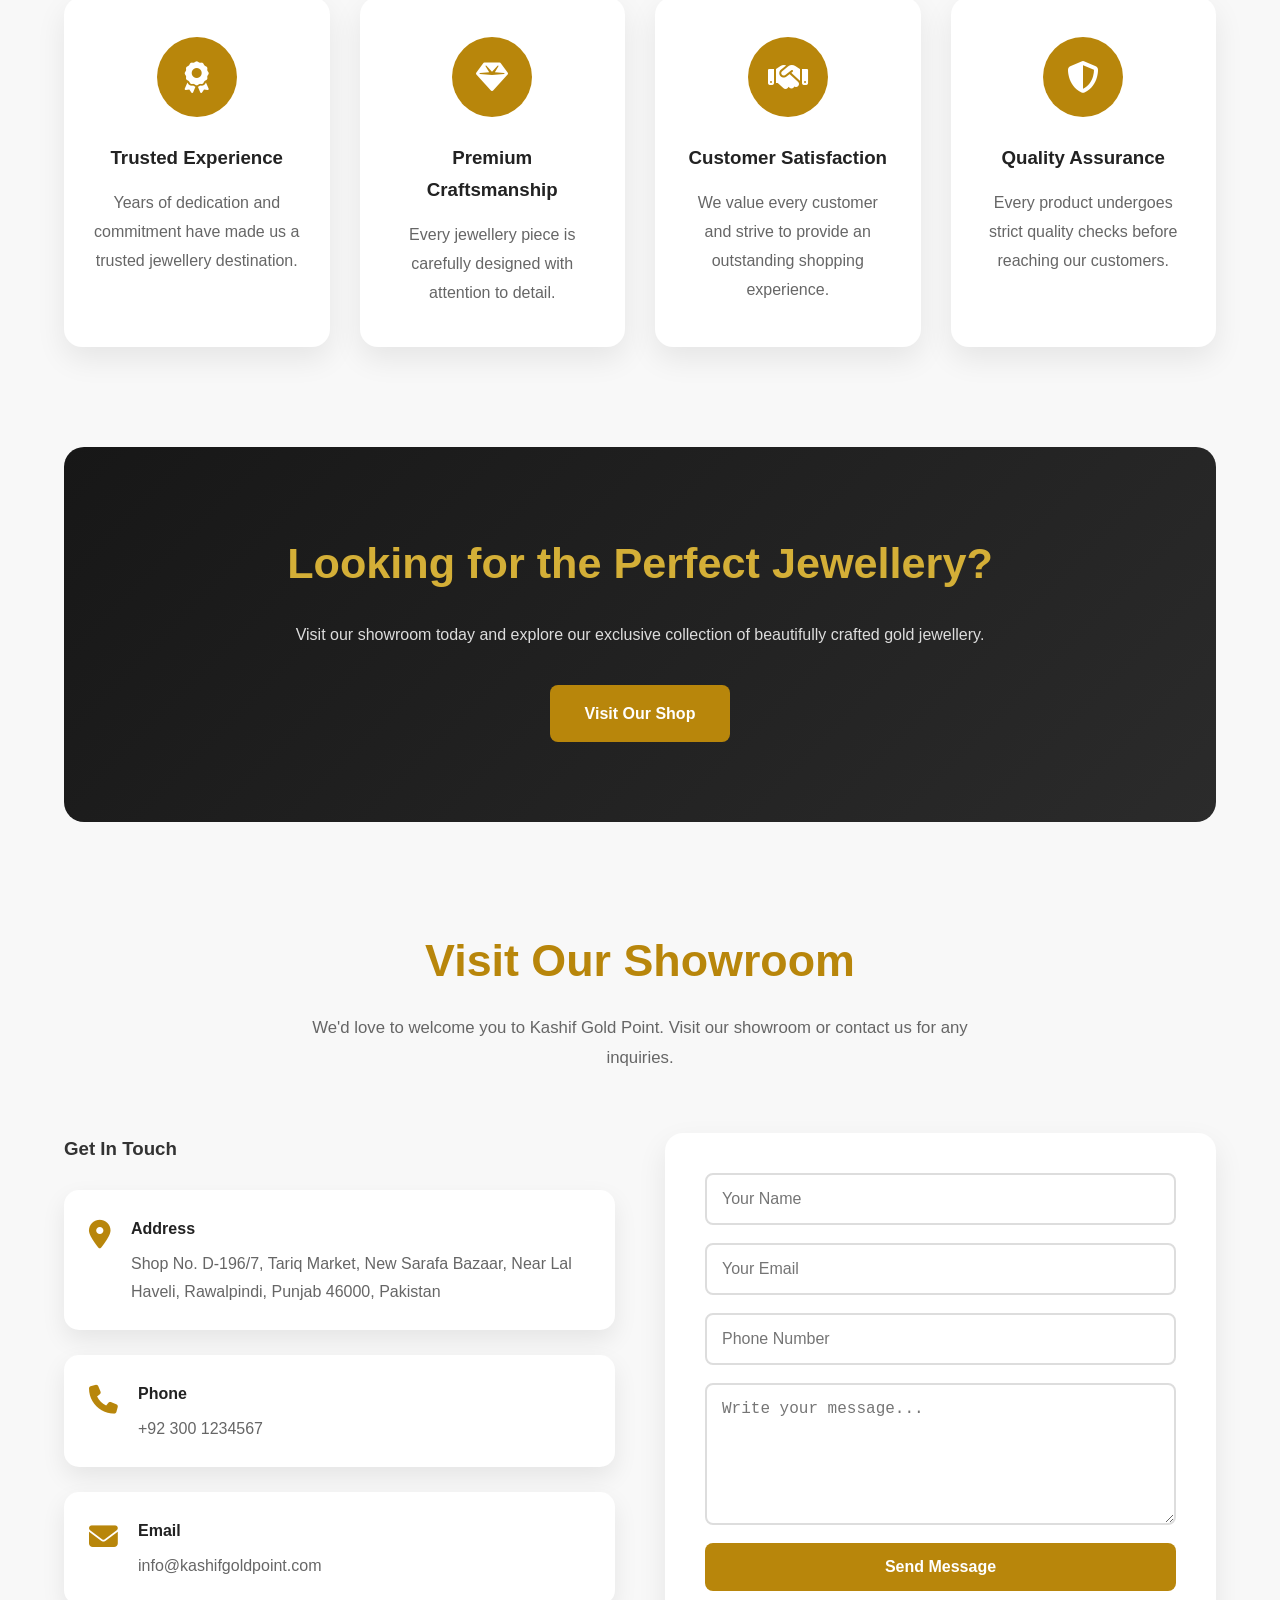
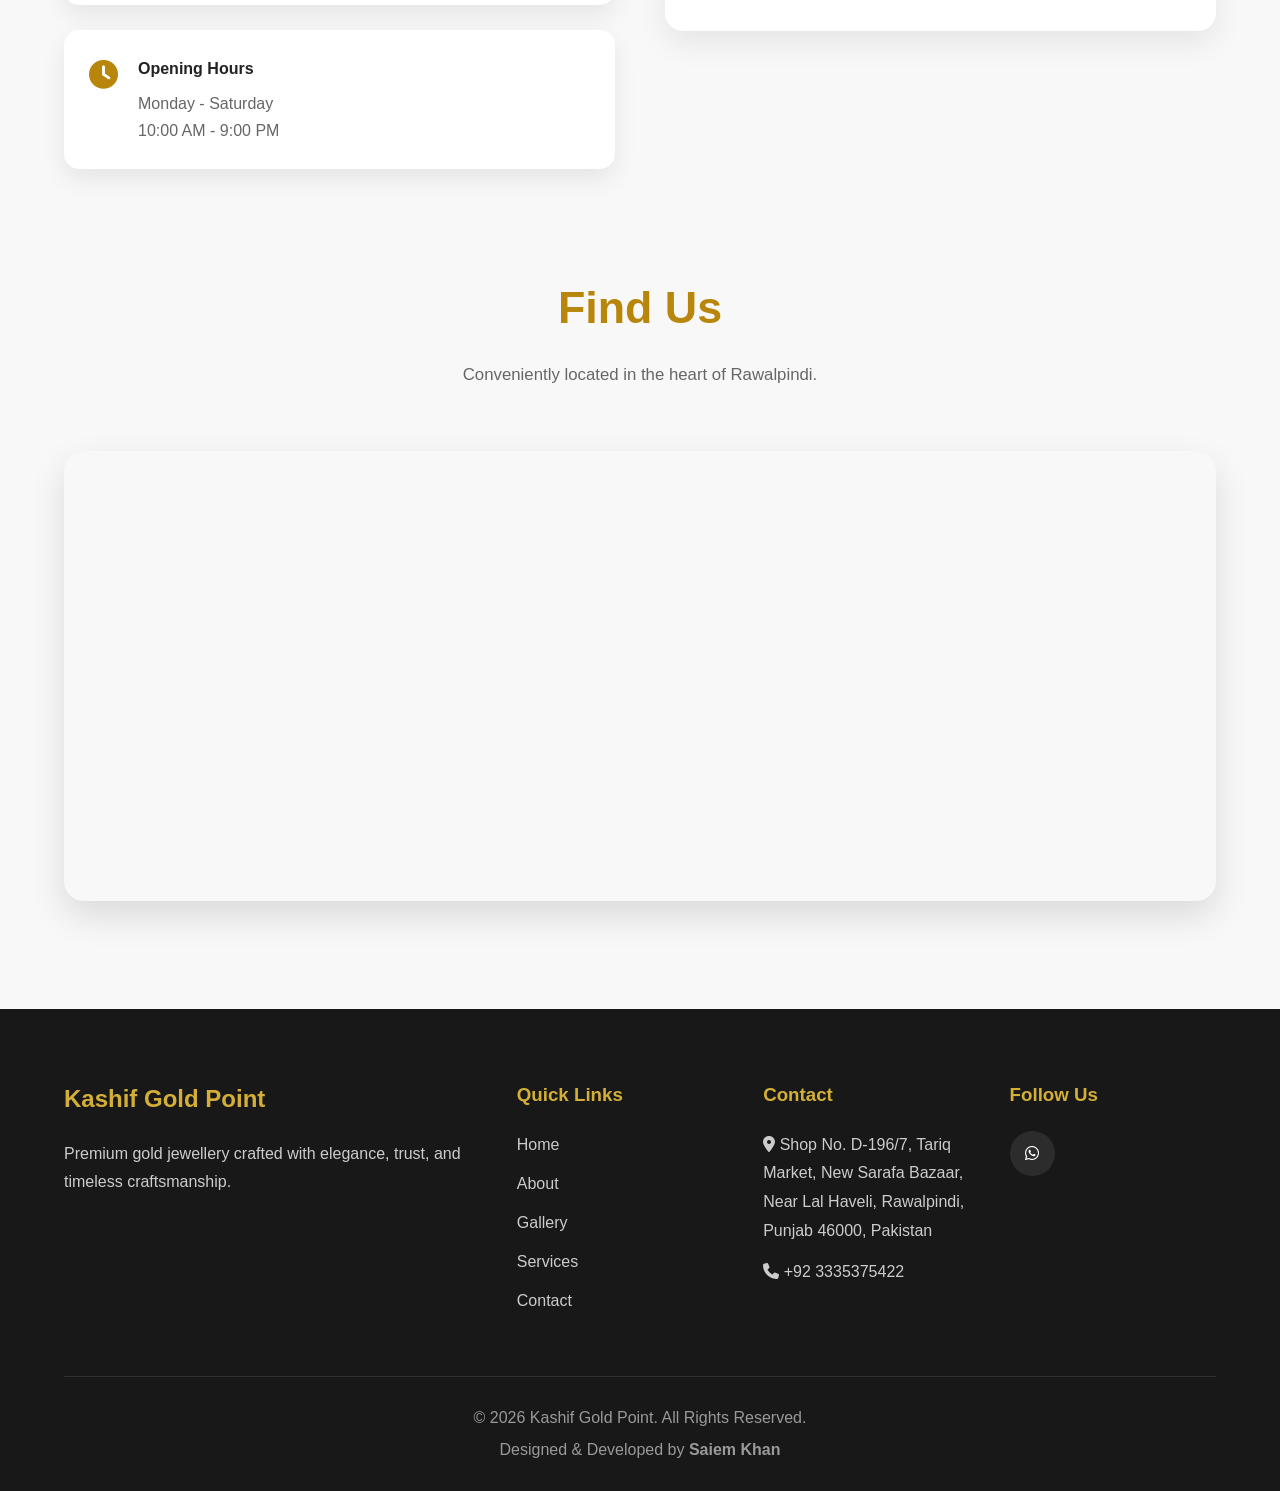
==== commit 2cce2cd4: "Updated Address" ====
--- a/Kashif Gold Point/index.html
+++ b/Kashif Gold Point/index.html
@@ -100,9 +100,7 @@
 
                 <p>
                     <strong><i class="fa-solid fa-location-dot"></i> Address:</strong><br>
-                    Shop No. 12, Raja Bazaar,
-                    Rawalpindi, Punjab 46000,
-                    Pakistan
+                   Shop No. D-196/7, Tariq Market, New Sarafa Bazaar, Near Lal Haveli, Rawalpindi, Punjab 46000, Pakistan
                 </p>
 
                 <p>
@@ -354,9 +352,7 @@
                     <div>
                         <h4>Address</h4>
                         <p>
-                            Shop No. 12, Raja Bazaar,<br>
-                            Rawalpindi, Punjab 46000,<br>
-                            Pakistan
+                            Shop No. D-196/7, Tariq Market, New Sarafa Bazaar, Near Lal Haveli, Rawalpindi, Punjab 46000, Pakistan
                         </p>
                     </div>
                 </div>
@@ -449,11 +445,15 @@
 
             <!-- Replace with your own Google Maps embed -->
 
-            <iframe
-                src="https://www.google.com/maps?q=Raja+Bazaar+Rawalpindi&output=embed"
-                loading="lazy"
-                allowfullscreen>
-            </iframe>
+           <iframe
+    src="https://www.google.com/maps?q=Shop%20No.%20D-196%2F7%2C%20Tariq%20Market%2C%20New%20Sarafa%20Bazaar%2C%20Near%20Lal%20Haveli%2C%20Rawalpindi%2C%20Pakistan&output=embed"
+    width="100%"
+    height="450"
+    style="border:0;"
+    allowfullscreen=""
+    loading="lazy"
+    referrerpolicy="no-referrer-when-downgrade">
+</iframe>
 
         </div>
 
@@ -508,18 +508,15 @@
 
                 <p>
                     <i class="fa-solid fa-location-dot"></i>
-                    Raja Bazaar, Rawalpindi
+                    Shop No. D-196/7, Tariq Market, New Sarafa Bazaar, Near Lal Haveli, Rawalpindi, Punjab 46000, Pakistan
                 </p>
 
                 <p>
                     <i class="fa-solid fa-phone"></i>
-                    +92 300 1234567
-                </p>
-
-                <p>
-                    <i class="fa-solid fa-envelope"></i>
-                    info@kashifgoldpoint.com
-                </p>
+                    +92 3335375422
+                </p>
+
+                
 
             </div>
 
@@ -531,18 +528,11 @@
 
                 <div class="social-links">
 
-                    <a href="#">
-                        <i class="fa-brands fa-facebook-f"></i>
+                    <a href="https://wa.me/923335375422" >
+                        <i class="fa-brands fa-whatsapp"></i>
+                     
                     </a>
 
-                    <a href="#">
-                        <i class="fa-brands fa-instagram"></i>
-                    </a>
-
-                    <a href="#">
-                        <i class="fa-brands fa-whatsapp"></i>
-                    </a>
-
                 </div>
 
             </div>
